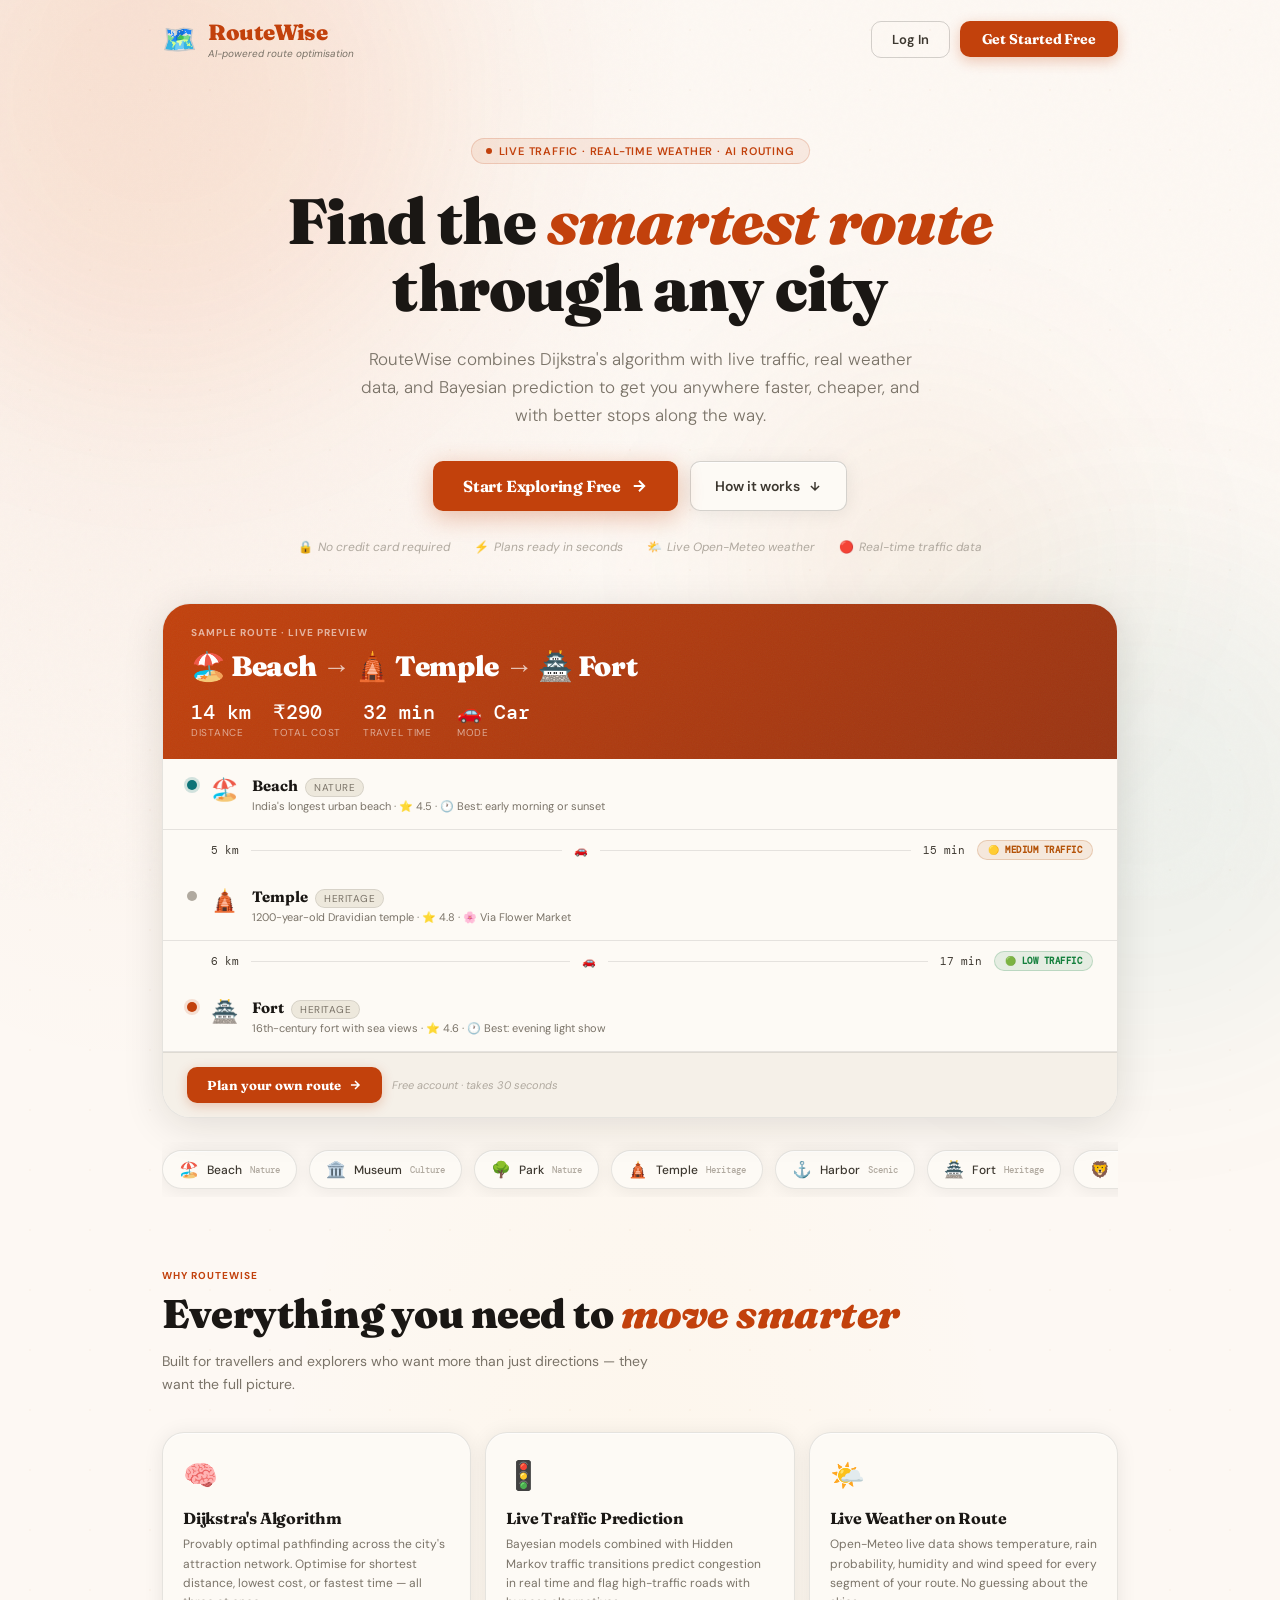
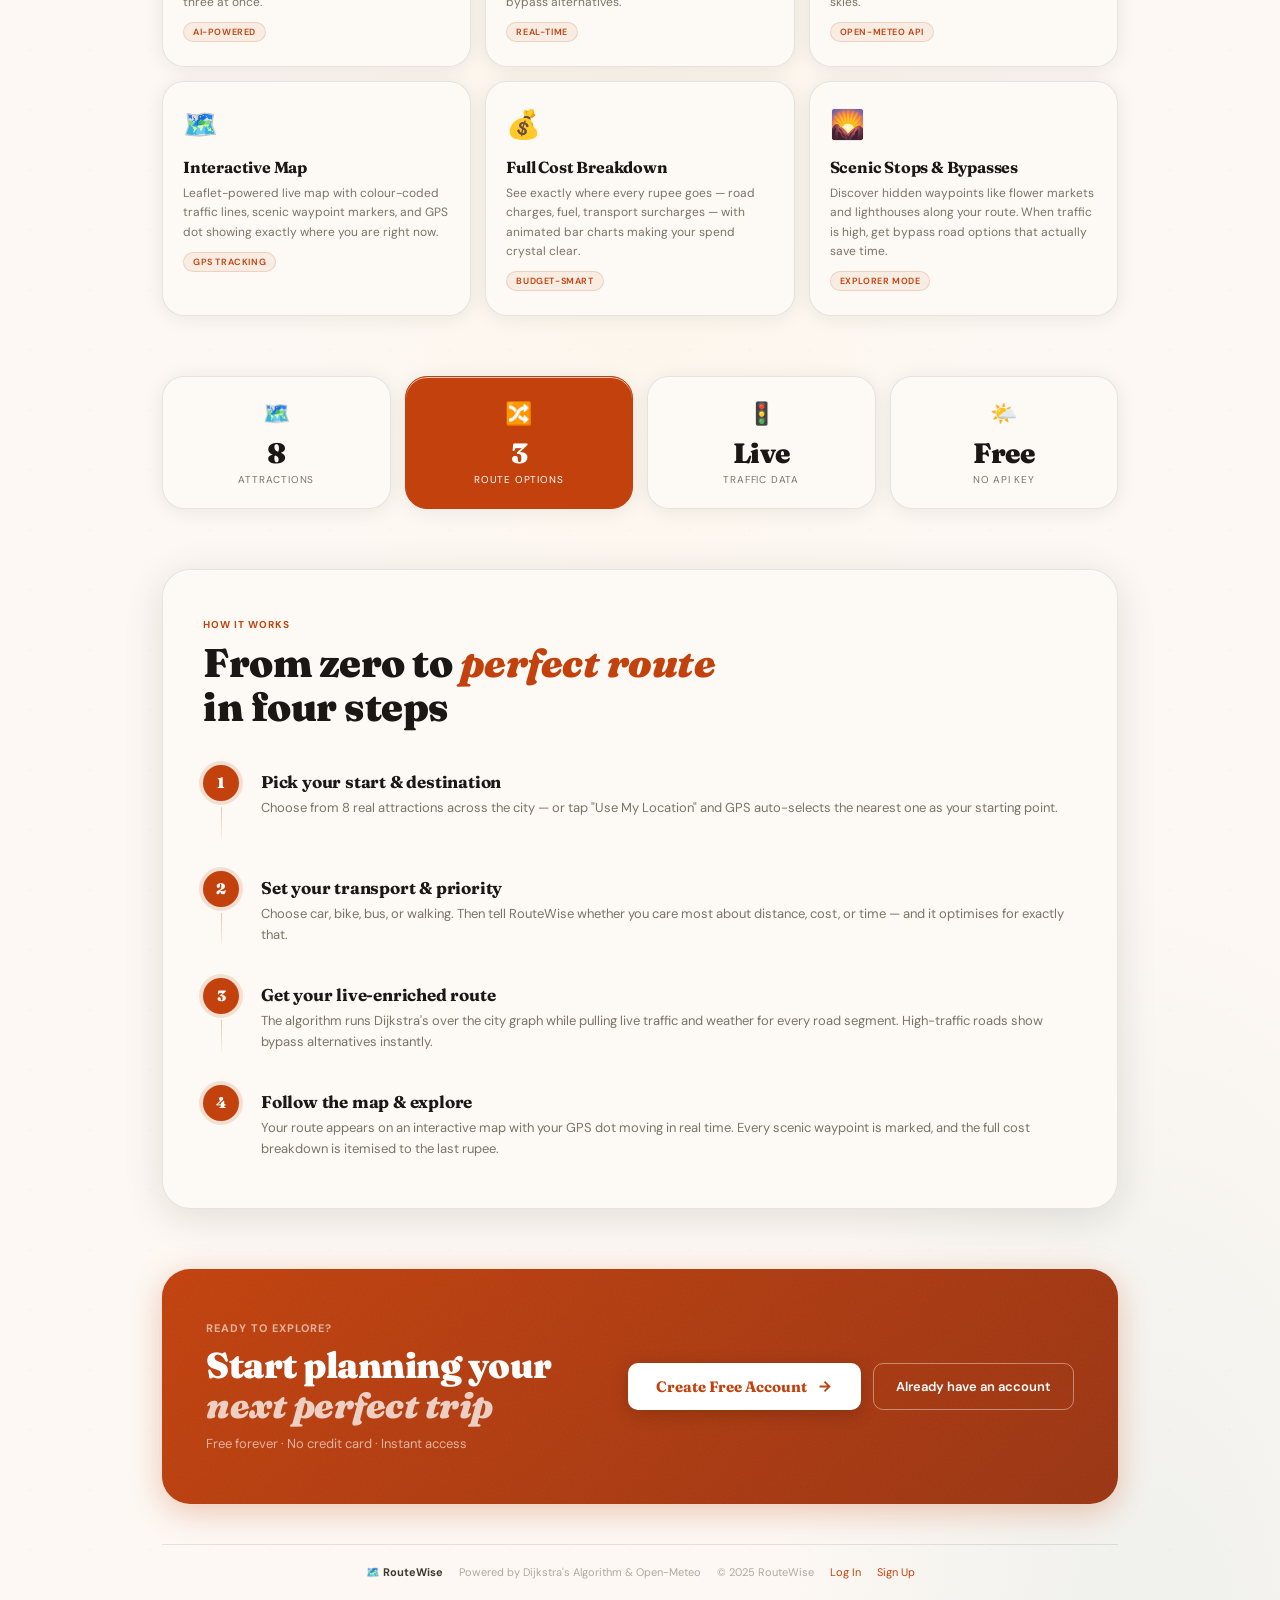
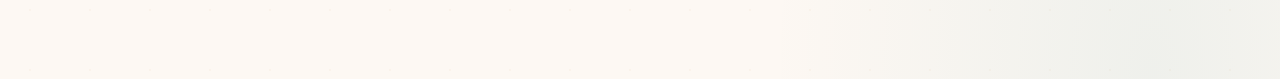
==== templates/landing.html @ 4750e4cb "Render deployment" ====
<!DOCTYPE html>
<html lang="en">
<head>
  <meta charset="UTF-8"/>
  <meta name="viewport" content="width=device-width,initial-scale=1.0"/>
  <title>RouteWise — AI-Powered Route Optimisation</title>
  <link href="https://fonts.googleapis.com/css2?family=Fraunces:ital,opsz,wght@0,9..144,300;0,9..144,700;0,9..144,900;1,9..144,700&family=DM+Sans:wght@300;400;500;600&family=DM+Mono:wght@400;500&display=swap" rel="stylesheet"/>
  <style>
    /* ── Tokens ── */
    :root {
      --paper:     #f5f0e8;
      --paper-2:   #ede8dc;
      --paper-3:   #e4ddd0;
      --white:     #fdfaf5;
      --ink:       #1a1714;
      --ink-2:     #3d3830;
      --ink-3:     #7a7368;
      --ink-4:     #b0a99f;
      --rust:      #c2410c;
      --rust-2:    #ea580c;
      --rust-glow: rgba(194,65,12,.14);
      --teal:      #0d7377;
      --amber:     #b45309;
      --green:     #15803d;
      --red:       #be123c;
      --bdr:       rgba(26,23,20,.1);
      --bdr-hi:    rgba(26,23,20,.18);
      --r-sm:      10px;
      --r-md:      16px;
      --r-lg:      22px;
      --r-xl:      28px;
      --shadow:    0 2px 20px rgba(26,23,20,.08), 0 1px 0 rgba(255,255,255,.7) inset;
      --shadow-lg: 0 8px 40px rgba(26,23,20,.12), 0 1px 0 rgba(255,255,255,.7) inset;
    }

    *, *::before, *::after { margin:0; padding:0; box-sizing:border-box }
    html { scroll-behavior:smooth }
    body {
      font-family: 'DM Sans', sans-serif;
      background: #fdf8f3;
      background-image:
        radial-gradient(ellipse 80% 60% at 10% 0%, rgba(194,65,12,.07) 0%, transparent 55%),
        radial-gradient(ellipse 60% 50% at 90% 100%, rgba(13,115,119,.06) 0%, transparent 50%),
        radial-gradient(ellipse 50% 40% at 50% 50%, rgba(251,191,36,.04) 0%, transparent 60%),
        url("data:image/svg+xml,%3Csvg xmlns='http://www.w3.org/2000/svg' width='60' height='60'%3E%3Ccircle cx='30' cy='30' r='1' fill='%23c2410c' opacity='.04'/%3E%3C/svg%3E");
      color: var(--ink);
      min-height: 100vh;
      overflow-x: hidden;
    }

    /* Grain */
    body::after {
      content:''; position:fixed; inset:0; z-index:0; pointer-events:none;
      background-image: url("data:image/svg+xml,%3Csvg viewBox='0 0 200 200' xmlns='http://www.w3.org/2000/svg'%3E%3Cfilter id='n'%3E%3CfeTurbulence type='fractalNoise' baseFrequency='0.9' numOctaves='4' stitchTiles='stitch'/%3E%3C/filter%3E%3Crect width='100%25' height='100%25' filter='url(%23n)' opacity='0.04'/%3E%3C/svg%3E");
      opacity:.45;
    }

    /* Blobs */
    .blob { position:fixed; border-radius:50%; filter:blur(90px); pointer-events:none; z-index:0 }
    .blob-1 { width:560px;height:560px;background:rgba(234,88,12,.07);top:-180px;left:-120px;animation:orb 20s ease-in-out infinite alternate }
    .blob-2 { width:480px;height:480px;background:rgba(13,115,119,.06);bottom:-140px;right:-100px;animation:orb 26s ease-in-out infinite alternate-reverse }
    .blob-3 { width:360px;height:360px;background:rgba(180,83,9,.05);top:42%;left:58%;animation:orb 17s ease-in-out infinite alternate }
    @keyframes orb { from{transform:scale(1) translate(0,0)} to{transform:scale(1.12) translate(22px,16px)} }

    /* Wrapper */
    .page { position:relative; z-index:1; max-width:1000px; margin:0 auto; padding:0 22px 80px }

    /* ── NAV ── */
    nav {
      display:flex; align-items:center; justify-content:space-between;
      padding:18px 0; gap:16px;
      animation: slideDown .55s cubic-bezier(.16,1,.3,1) both;
    }
    @keyframes slideDown { from{opacity:0;transform:translateY(-16px)} to{opacity:1;transform:none} }
    .nav-brand { display:flex; align-items:center; gap:11px; text-decoration:none }
    .nav-logo   { font-size:28px; animation:spin 16s linear infinite }
    @keyframes spin { to{transform:rotate(360deg)} }
    .nav-name   { font-family:'Fraunces',serif; font-weight:900; font-size:22px; color:var(--rust); letter-spacing:-.4px }
    .nav-tag    { font-size:10px; color:var(--ink-3); font-style:italic; margin-top:1px }
    .nav-btns   { display:flex; gap:10px; align-items:center }
    .btn-ghost  {
      padding:9px 20px; background:transparent; border:1.5px solid var(--bdr-hi);
      border-radius:var(--r-sm); font-family:'DM Sans',sans-serif; font-size:13px;
      font-weight:600; color:var(--ink-2); cursor:pointer; text-decoration:none;
      transition:all .2s;
    }
    .btn-ghost:hover { border-color:var(--rust); color:var(--rust); background:var(--rust-glow) }
    .btn-cta {
      padding:9px 22px; background:var(--rust); border:none; border-radius:var(--r-sm);
      font-family:'Fraunces',serif; font-size:14px; font-weight:700; color:#fff;
      cursor:pointer; text-decoration:none; letter-spacing:-.1px;
      box-shadow:0 4px 14px rgba(194,65,12,.28); transition:all .2s;
    }
    .btn-cta:hover { transform:translateY(-2px); box-shadow:0 8px 24px rgba(194,65,12,.38) }

    /* ── HERO ── */
    .hero {
      padding:60px 0 48px;
      display:flex; flex-direction:column; align-items:center; text-align:center; gap:24px;
      animation:fadeUp .6s cubic-bezier(.16,1,.3,1) .1s both;
    }
    @keyframes fadeUp { from{opacity:0;transform:translateY(20px)} to{opacity:1;transform:none} }

    .hero-eyebrow {
      display:inline-flex; align-items:center; gap:7px;
      background:rgba(194,65,12,.08); border:1px solid rgba(194,65,12,.18);
      border-radius:30px; padding:5px 14px;
      font-size:11px; font-weight:600; color:var(--rust);
      text-transform:uppercase; letter-spacing:.8px;
    }
    .eyebrow-dot { width:6px;height:6px;border-radius:50%;background:var(--rust);animation:blink 1.4s ease-in-out infinite }
    @keyframes blink { 0%,100%{opacity:1} 50%{opacity:.3} }

    .hero h1 {
      font-family:'Fraunces',serif; font-size:clamp(36px,7vw,64px);
      font-weight:900; line-height:1.04; color:var(--ink); letter-spacing:-.8px;
      max-width:720px;
    }
    .hero h1 em { font-style:italic; color:var(--rust) }
    .hero-sub {
      font-size:clamp(14px,2vw,17px); color:var(--ink-3); font-weight:300;
      line-height:1.65; max-width:560px;
    }

    .hero-actions { display:flex; gap:12px; flex-wrap:wrap; justify-content:center; margin-top:8px }
    .btn-hero {
      display:flex; align-items:center; gap:9px;
      padding:15px 30px; background:var(--rust); border:none;
      border-radius:var(--r-sm); font-family:'Fraunces',serif;
      font-size:16px; font-weight:700; color:#fff; cursor:pointer;
      text-decoration:none; letter-spacing:-.2px; position:relative; overflow:hidden;
      box-shadow:0 6px 24px rgba(194,65,12,.32); transition:all .22s;
    }
    .btn-hero::before {
      content:''; position:absolute; inset:0;
      background:linear-gradient(90deg,transparent,rgba(255,255,255,.15),transparent);
      transform:translateX(-100%); transition:transform .5s;
    }
    .btn-hero:hover::before { transform:translateX(100%) }
    .btn-hero:hover { transform:translateY(-2px); box-shadow:0 10px 32px rgba(194,65,12,.4) }
    .btn-hero svg { width:18px;height:18px;transition:transform .2s }
    .btn-hero:hover svg { transform:translateX(4px) }
    .btn-secondary {
      display:flex; align-items:center; gap:8px;
      padding:15px 24px; background:var(--white);
      border:1.5px solid var(--bdr-hi); border-radius:var(--r-sm);
      font-family:'DM Sans',sans-serif; font-size:14px; font-weight:600;
      color:var(--ink-2); cursor:pointer; text-decoration:none;
      transition:all .2s; box-shadow:var(--shadow);
    }
    .btn-secondary:hover { border-color:var(--rust); color:var(--rust); transform:translateY(-2px) }

    /* Trust bar */
    .trust-bar {
      display:flex; gap:24px; flex-wrap:wrap; justify-content:center;
      font-size:12px; color:var(--ink-4); font-style:italic; margin-top:4px;
    }
    .trust-item { display:flex; align-items:center; gap:5px }
    .trust-item span:first-child { font-style:normal }

    /* ── ROUTE DEMO ── */
    .demo-card {
      background:var(--white); border:1px solid var(--bdr); border-radius:var(--r-xl);
      box-shadow:var(--shadow-lg); overflow:hidden;
      animation:fadeUp .6s cubic-bezier(.16,1,.3,1) .2s both;
      margin:0 0 12px;
    }
    .demo-header {
      background:linear-gradient(135deg, #c2410c 0%, #9a3412 100%);
      padding:22px 28px 20px; position:relative; overflow:hidden;
    }
    .demo-header::before {
      content:''; position:absolute; inset:0;
      background-image: url("data:image/svg+xml,%3Csvg viewBox='0 0 200 200' xmlns='http://www.w3.org/2000/svg'%3E%3Cfilter id='n'%3E%3CfeTurbulence type='fractalNoise' baseFrequency='0.65' numOctaves='3' stitchTiles='stitch'/%3E%3C/filter%3E%3Crect width='100%25' height='100%25' filter='url(%23n)' opacity='0.05'/%3E%3C/svg%3E");
      pointer-events:none;
    }
    .demo-eyebrow { font-size:10px; font-weight:700; color:rgba(255,255,255,.6); text-transform:uppercase; letter-spacing:1px; margin-bottom:10px; position:relative }
    .demo-route   { font-family:'Fraunces',serif; font-size:clamp(20px,4vw,28px); font-weight:900; color:#fff; letter-spacing:-.4px; position:relative }
    .demo-route em { font-style:italic; color:rgba(255,255,255,.7) }
    .demo-stats {
      display:flex; gap:22px; flex-wrap:wrap; margin-top:16px; position:relative;
    }
    .ds { text-align:left }
    .ds-val { font-family:'DM Mono',monospace; font-size:20px; font-weight:500; color:#fff }
    .ds-lbl { font-size:10px; color:rgba(255,255,255,.55); text-transform:uppercase; letter-spacing:.7px; margin-top:1px }

    .demo-body { padding:0 }
    .demo-stop {
      display:flex; align-items:flex-start; gap:14px;
      padding:16px 24px; border-bottom:1px solid var(--bdr);
      opacity:0; transform:translateX(-16px);
    }
    .demo-stop.in { animation:stopIn .45s cubic-bezier(.16,1,.3,1) forwards }
    @keyframes stopIn { to{opacity:1;transform:none} }
    .ds-dot { width:10px; height:10px; border-radius:50%; flex-shrink:0; margin-top:5px }
    .ds-dot.start  { background:var(--teal); box-shadow:0 0 0 3px rgba(13,115,119,.18) }
    .ds-dot.end    { background:var(--rust); box-shadow:0 0 0 3px var(--rust-glow) }
    .ds-dot.mid    { background:var(--ink-4) }
    .ds-icon { font-size:22px; flex-shrink:0 }
    .ds-info { flex:1 }
    .ds-name { font-family:'Fraunces',serif; font-weight:700; font-size:15px; color:var(--ink) }
    .ds-cat  { font-size:10px; color:var(--ink-3); text-transform:uppercase; letter-spacing:.5px; background:var(--paper-2); border:1px solid var(--bdr); border-radius:20px; padding:2px 8px; margin-left:7px }
    .ds-meta { font-size:11px; color:var(--ink-3); margin-top:3px }

    .demo-road {
      display:flex; align-items:center; gap:12px;
      padding:10px 24px 10px 48px; font-size:11px; font-family:'DM Mono',monospace;
      opacity:0;
    }
    .demo-road.in { animation:fadeUp .3s ease forwards }
    .dr-line { flex:1; height:1px; background:var(--bdr) }
    .dr-badge {
      padding:3px 10px; border-radius:20px; font-size:9px; font-weight:700;
      text-transform:uppercase; letter-spacing:.5px;
    }
    .dr-badge.low    { background:rgba(21,128,61,.1); color:var(--green); border:1px solid rgba(21,128,61,.2) }
    .dr-badge.medium { background:rgba(180,83,9,.1);  color:var(--amber); border:1px solid rgba(180,83,9,.2) }
    .dr-badge.high   { background:rgba(190,18,60,.1); color:var(--red);   border:1px solid rgba(190,18,60,.2); animation:blink 1.4s ease-in-out infinite }
    .dr-dist { color:var(--ink-2) }
    .dr-time { color:var(--ink-2) }

    .demo-footer {
      display:flex; gap:10px; align-items:center; padding:14px 24px;
      background:var(--paper); border-top:1px solid var(--bdr);
    }
    .demo-footer a {
      display:inline-flex; align-items:center; gap:7px;
      background:var(--rust); color:#fff; text-decoration:none;
      padding:10px 20px; border-radius:var(--r-sm);
      font-family:'Fraunces',serif; font-size:13px; font-weight:700;
      transition:all .2s; box-shadow:0 3px 12px rgba(194,65,12,.25);
    }
    .demo-footer a:hover { transform:translateY(-2px); box-shadow:0 6px 20px rgba(194,65,12,.35) }
    .demo-footer-note { font-size:11px; color:var(--ink-4); font-style:italic }

    /* ── FEATURES ── */
    .section-eyebrow {
      font-size:10px; font-weight:700; color:var(--rust); text-transform:uppercase;
      letter-spacing:1px; margin-bottom:10px;
    }
    .section-title {
      font-family:'Fraunces',serif; font-size:clamp(26px,5vw,40px);
      font-weight:900; color:var(--ink); letter-spacing:-.5px; line-height:1.1;
      margin-bottom:14px;
    }
    .section-title em { font-style:italic; color:var(--rust) }
    .section-sub { font-size:14px; color:var(--ink-3); max-width:520px; line-height:1.65 }

    .features-grid {
      display:grid; grid-template-columns:repeat(3,1fr); gap:14px;
      margin-top:36px;
    }
    @media(max-width:640px) { .features-grid { grid-template-columns:1fr } }
    @media(max-width:860px) { .features-grid { grid-template-columns:1fr 1fr } }

    .feat-card {
      background:var(--white); border:1px solid var(--bdr); border-radius:var(--r-lg);
      padding:24px 20px; box-shadow:var(--shadow);
      opacity:0; transform:translateY(14px);
      transition:border-color .2s, box-shadow .2s, transform .2s;
    }
    .feat-card.in { animation:fadeUp .5s cubic-bezier(.16,1,.3,1) forwards }
    .feat-card:hover { border-color:rgba(194,65,12,.25); box-shadow:var(--shadow-lg); transform:translateY(-3px) !important }
    .feat-icon { font-size:28px; margin-bottom:14px }
    .feat-title { font-family:'Fraunces',serif; font-weight:700; font-size:16px; color:var(--ink); margin-bottom:7px; letter-spacing:-.2px }
    .feat-desc  { font-size:12px; color:var(--ink-3); line-height:1.6 }
    .feat-tag   {
      display:inline-block; margin-top:10px;
      font-size:9px; font-weight:600; color:var(--rust); text-transform:uppercase; letter-spacing:.6px;
      background:rgba(194,65,12,.07); border:1px solid rgba(194,65,12,.16);
      border-radius:20px; padding:3px 9px;
    }

    /* ── HOW IT WORKS ── */
    .how-section {
      background:var(--white); border:1px solid var(--bdr);
      border-radius:var(--r-xl); padding:48px 40px;
      box-shadow:var(--shadow-lg); margin:60px 0;
    }
    @media(max-width:560px) { .how-section { padding:30px 22px } }
    .steps { display:flex; flex-direction:column; gap:0; margin-top:36px }
    .step {
      display:flex; gap:22px; align-items:flex-start; position:relative;
      padding-bottom:32px; opacity:0; transform:translateX(-16px);
    }
    .step:last-child { padding-bottom:0 }
    .step.in { animation:stopIn .5s cubic-bezier(.16,1,.3,1) forwards }
    .step-track {
      display:flex; flex-direction:column; align-items:center; flex-shrink:0; gap:0;
    }
    .step-num {
      width:36px; height:36px; border-radius:50%;
      background:var(--rust); color:#fff;
      font-family:'Fraunces',serif; font-weight:900; font-size:15px;
      display:flex; align-items:center; justify-content:center;
      box-shadow:0 0 0 4px var(--rust-glow);
    }
    .step-line {
      width:1px; flex:1; min-height:32px;
      background:linear-gradient(to bottom, rgba(194,65,12,.3), rgba(194,65,12,.05));
      margin-top:6px;
    }
    .step:last-child .step-line { display:none }
    .step-body { padding-top:6px }
    .step-title { font-family:'Fraunces',serif; font-weight:700; font-size:17px; color:var(--ink); margin-bottom:5px; letter-spacing:-.2px }
    .step-desc  { font-size:13px; color:var(--ink-3); line-height:1.65 }

    /* ── ATTRACTIONS MARQUEE ── */
    .marquee-section { overflow:hidden; padding:8px 0; margin:24px 0 }
    .marquee-track {
      display:flex; gap:12px; width:max-content;
      animation:marquee 28s linear infinite;
    }
    @keyframes marquee { from{transform:translateX(0)} to{transform:translateX(-50%)} }
    .marquee-chip {
      display:flex; align-items:center; gap:8px;
      background:var(--white); border:1px solid var(--bdr); border-radius:30px;
      padding:8px 16px; white-space:nowrap; flex-shrink:0;
      font-size:12px; font-weight:500; color:var(--ink-2);
      box-shadow:var(--shadow);
    }
    .mc-icon { font-size:16px }
    .mc-cat  { font-size:9px; color:var(--ink-4); font-family:'DM Mono',monospace }

    /* ── STATS SECTION ── */
    .stats-section {
      display:grid; grid-template-columns:repeat(4,1fr); gap:14px;
      margin:60px 0;
    }
    @media(max-width:560px) { .stats-section { grid-template-columns:1fr 1fr } }
    .stat-box {
      background:var(--white); border:1px solid var(--bdr); border-radius:var(--r-lg);
      padding:22px 18px; text-align:center; box-shadow:var(--shadow);
      opacity:0; transform:translateY(12px);
    }
    .stat-box.in { animation:fadeUp .5s cubic-bezier(.16,1,.3,1) forwards }
    .stat-box.accent { background:var(--rust); border-color:var(--rust) }
    .stat-box.accent .stat-v,.stat-box.accent .stat-l { color:#fff }
    .stat-e { font-size:22px; margin-bottom:8px }
    .stat-v { font-family:'Fraunces',serif; font-size:28px; font-weight:900; color:var(--ink); letter-spacing:-.6px }
    .stat-l { font-size:10px; color:var(--ink-3); text-transform:uppercase; letter-spacing:.8px; margin-top:3px }

    /* ── CTA BANNER ── */
    .cta-banner {
      background:linear-gradient(135deg, #c2410c 0%, #9a3412 100%);
      border-radius:var(--r-xl); padding:52px 44px;
      display:flex; align-items:center; justify-content:space-between;
      gap:28px; flex-wrap:wrap; position:relative; overflow:hidden;
      box-shadow:0 8px 32px rgba(194,65,12,.28);
      margin:60px 0 40px;
    }
    .cta-banner::before {
      content:''; position:absolute; inset:0;
      background-image: url("data:image/svg+xml,%3Csvg viewBox='0 0 200 200' xmlns='http://www.w3.org/2000/svg'%3E%3Cfilter id='n'%3E%3CfeTurbulence type='fractalNoise' baseFrequency='0.65' numOctaves='3' stitchTiles='stitch'/%3E%3C/filter%3E%3Crect width='100%25' height='100%25' filter='url(%23n)' opacity='0.05'/%3E%3C/svg%3E");
      pointer-events:none;
    }
    .cta-text { position:relative; z-index:1 }
    .cta-label { font-size:11px; font-weight:700; color:rgba(255,255,255,.6); text-transform:uppercase; letter-spacing:1px; margin-bottom:10px }
    .cta-title { font-family:'Fraunces',serif; font-size:clamp(24px,4vw,36px); font-weight:900; color:#fff; letter-spacing:-.5px; line-height:1.12; margin-bottom:10px }
    .cta-title em { font-style:italic; color:rgba(255,255,255,.75) }
    .cta-note  { font-size:13px; color:rgba(255,255,255,.6) }
    .cta-actions { position:relative; z-index:1; display:flex; gap:12px; flex-wrap:wrap }
    .btn-white {
      display:flex; align-items:center; gap:9px;
      background:#fff; color:var(--rust); border:none; border-radius:var(--r-sm);
      font-family:'Fraunces',serif; font-size:15px; font-weight:700;
      padding:14px 28px; cursor:pointer; text-decoration:none; white-space:nowrap;
      box-shadow:0 4px 18px rgba(0,0,0,.18);
      transition:transform .2s, box-shadow .2s;
    }
    .btn-white:hover { transform:translateY(-2px); box-shadow:0 8px 28px rgba(0,0,0,.24) }
    .btn-outline-white {
      display:flex; align-items:center; gap:8px;
      background:transparent; color:#fff;
      border:1.5px solid rgba(255,255,255,.4); border-radius:var(--r-sm);
      font-family:'DM Sans',sans-serif; font-size:13px; font-weight:600;
      padding:14px 22px; cursor:pointer; text-decoration:none;
      transition:all .2s;
    }
    .btn-outline-white:hover { border-color:rgba(255,255,255,.8); background:rgba(255,255,255,.1) }

    /* ── FOOTER ── */
    footer {
      text-align:center; font-size:11px; color:var(--ink-4);
      padding:20px 0; border-top:1px solid var(--bdr);
      display:flex; align-items:center; justify-content:center; gap:16px; flex-wrap:wrap;
    }
    footer a { color:var(--rust); text-decoration:none }

    /* ── MODAL ── */
    .modal-overlay {
      display:none; position:fixed; inset:0;
      background:rgba(26,23,20,.5); backdrop-filter:blur(6px);
      z-index:9999; align-items:center; justify-content:center; padding:20px;
    }
    .modal-overlay.open { display:flex; animation:fadeIn .25s ease }
    @keyframes fadeIn { from{opacity:0} to{opacity:1} }
    .modal {
      background:var(--white); border:1px solid var(--bdr);
      border-radius:var(--r-xl); padding:40px 36px; max-width:420px; width:100%;
      box-shadow:0 24px 64px rgba(26,23,20,.18);
      animation:modalPop .3s cubic-bezier(.16,1,.3,1) both; position:relative;
    }
    @keyframes modalPop { from{opacity:0;transform:scale(.94) translateY(10px)} to{opacity:1;transform:none} }
    .modal-close {
      position:absolute; top:16px; right:16px;
      background:rgba(26,23,20,.06); border:1px solid rgba(26,23,20,.1);
      border-radius:50%; width:30px; height:30px;
      display:flex; align-items:center; justify-content:center;
      font-size:14px; cursor:pointer; color:var(--ink-3); transition:all .18s;
    }
    .modal-close:hover { background:rgba(26,23,20,.12); color:var(--ink) }
    .modal-title { font-family:'Fraunces',serif; font-size:24px; font-weight:900; color:var(--ink); margin-bottom:6px; letter-spacing:-.3px }
    .modal-sub   { font-size:13px; color:var(--ink-3); margin-bottom:26px }
    .modal-tabs  { display:flex; gap:0; margin-bottom:24px; border-bottom:2px solid var(--bdr) }
    .modal-tab {
      flex:1; padding:10px; text-align:center; font-size:13px; font-weight:600;
      color:var(--ink-3); cursor:pointer; border-bottom:2px solid transparent;
      margin-bottom:-2px; transition:all .2s;
    }
    .modal-tab.active { color:var(--rust); border-bottom-color:var(--rust) }
    .form-group { display:flex; flex-direction:column; gap:8px; margin-bottom:14px }
    .form-group label { font-size:10px; font-weight:700; color:var(--ink-3); text-transform:uppercase; letter-spacing:.7px }
    .form-group input {
      width:100%; padding:11px 13px;
      border:1px solid var(--bdr-hi); border-radius:var(--r-sm);
      font-family:'DM Sans',sans-serif; font-size:14px; color:var(--ink);
      background:var(--paper); outline:none;
      transition:border-color .2s, box-shadow .2s;
    }
    .form-group input:focus { border-color:var(--rust); box-shadow:0 0 0 3px var(--rust-glow) }
    .form-group input::placeholder { color:var(--ink-4) }
    .auth-submit {
      width:100%; margin-top:6px; padding:14px;
      background:var(--rust); color:#fff; border:none;
      border-radius:var(--r-sm); font-family:'Fraunces',serif;
      font-size:15px; font-weight:700; cursor:pointer;
      box-shadow:0 4px 16px rgba(194,65,12,.28); letter-spacing:-.1px;
      transition:transform .18s, box-shadow .18s;
    }
    .auth-submit:hover { transform:translateY(-2px); box-shadow:0 8px 24px rgba(194,65,12,.38) }
    .alert-error {
      background:rgba(190,18,60,.06); color:#be123c;
      border:1px solid rgba(190,18,60,.2); border-left:3px solid var(--red);
      border-radius:var(--r-sm); padding:10px 14px; font-size:13px;
      margin-bottom:14px;
    }
    .pw-bar { height:3px; border-radius:2px; margin-top:5px; background:var(--bdr); transition:all .3s }

    @media(max-width:560px) {
      .how-section { padding:28px 18px }
      .cta-banner  { padding:32px 22px; flex-direction:column }
      .hero-actions { flex-direction:column; align-items:center }
      .btn-hero,.btn-secondary { width:100%; justify-content:center }
    }
  </style>
</head>
<body>
<div class="blob blob-1"></div>
<div class="blob blob-2"></div>
<div class="blob blob-3"></div>

<!-- AUTH MODAL -->
<div class="modal-overlay" id="authModal">
  <div class="modal">
    <button class="modal-close" id="modalClose">✕</button>
    <div class="modal-title">Welcome to RouteWise 🗺️</div>
    <div class="modal-sub">Sign in or create a free account to start planning.</div>
    <div class="modal-tabs">
      <div class="modal-tab active" data-tab="login">Log In</div>
      <div class="modal-tab" data-tab="signup">Sign Up</div>
    </div>

    <!-- LOGIN FORM -->
    <div id="tabLogin">
      <form method="POST" action="/login" style="display:flex;flex-direction:column;gap:0">
        <div class="form-group">
          <label>Email</label>
          <input type="email" name="email" placeholder="you@example.com" required/>
        </div>
        <div class="form-group">
          <label>Password</label>
          <input type="password" name="password" placeholder="Your password" required/>
        </div>
        <div style="display:flex;align-items:center;gap:8px;margin-bottom:4px">
          <input type="checkbox" name="remember" id="rememberModal" style="accent-color:var(--rust);width:14px;height:14px;cursor:pointer"/>
          <label for="rememberModal" style="font-size:12px;color:var(--ink-3);cursor:pointer">Remember me for 30 days</label>
        </div>
        <button type="submit" class="auth-submit">Log In →</button>
      </form>
      <p style="text-align:center;margin-top:14px;font-size:13px;color:var(--ink-3)">
        Don't have an account? <a href="#" onclick="switchTab('signup')" style="color:var(--rust);font-weight:600;text-decoration:none">Sign up free →</a>
      </p>
    </div>

    <!-- SIGNUP FORM -->
    <div id="tabSignup" style="display:none">
      <form method="POST" action="/signup" autocomplete="off" style="display:flex;flex-direction:column;gap:0">
        <div class="form-group">
          <label>Username</label>
          <input type="text" name="username" placeholder="e.g. traveller_raj" required/>
        </div>
        <div class="form-group">
          <label>Email</label>
          <input type="email" name="email" placeholder="you@example.com" required/>
        </div>
        <div class="form-group">
          <label>Password</label>
          <input type="password" name="password" id="pwSignup" placeholder="Min 6 characters" required/>
          <div class="pw-bar" id="pwBar"></div>
        </div>
        <div class="form-group">
          <label>Confirm Password</label>
          <input type="password" name="confirm" placeholder="Repeat password" required/>
        </div>
        <button type="submit" class="auth-submit">Create Account →</button>
      </form>
      <p style="text-align:center;margin-top:14px;font-size:13px;color:var(--ink-3)">
        Already have an account? <a href="#" onclick="switchTab('login')" style="color:var(--rust);font-weight:600;text-decoration:none">Log in →</a>
      </p>
    </div>
  </div>
</div>

<div class="page">

  <!-- NAV -->
  <nav>
    <a class="nav-brand" href="#">
      <span class="nav-logo">🗺️</span>
      <div>
        <div class="nav-name">RouteWise</div>
        <div class="nav-tag">AI-powered route optimisation</div>
      </div>
    </a>
    <div class="nav-btns">
      <a class="btn-ghost" href="#" onclick="openModal('login')">Log In</a>
      <a class="btn-cta"   href="#" onclick="openModal('signup')">Get Started Free</a>
    </div>
  </nav>

  <!-- HERO -->
  <section class="hero">
    <div class="hero-eyebrow">
      <span class="eyebrow-dot"></span>
      Live traffic · Real-time weather · AI routing
    </div>
    <h1>Find the <em>smartest route</em><br>through any city</h1>
    <p class="hero-sub">
      RouteWise combines Dijkstra's algorithm with live traffic, real weather data, and Bayesian prediction to get you anywhere faster, cheaper, and with better stops along the way.
    </p>
    <div class="hero-actions">
      <a class="btn-hero" href="#" onclick="openModal('signup')">
        Start Exploring Free
        <svg viewBox="0 0 24 24" fill="none" stroke="currentColor" stroke-width="2.5"><path d="M5 12h14M12 5l7 7-7 7"/></svg>
      </a>
      <a class="btn-secondary" href="#how">
        <span>How it works</span>
        <svg width="14" height="14" viewBox="0 0 24 24" fill="none" stroke="currentColor" stroke-width="2.5"><path d="M12 5v14M5 12l7 7 7-7"/></svg>
      </a>
    </div>
    <div class="trust-bar">
      <span class="trust-item"><span>🔒</span> No credit card required</span>
      <span class="trust-item"><span>⚡</span> Plans ready in seconds</span>
      <span class="trust-item"><span>🌤️</span> Live Open-Meteo weather</span>
      <span class="trust-item"><span>🔴</span> Real-time traffic data</span>
    </div>
  </section>

  <!-- DEMO ROUTE CARD -->
  <div class="demo-card">
    <div class="demo-header">
      <div class="demo-eyebrow">Sample Route · Live Preview</div>
      <div class="demo-route">🏖️ Beach <em>→</em> 🛕 Temple <em>→</em> 🏯 Fort</div>
      <div class="demo-stats">
        <div class="ds"><div class="ds-val">14 km</div><div class="ds-lbl">Distance</div></div>
        <div class="ds"><div class="ds-val">₹290</div><div class="ds-lbl">Total cost</div></div>
        <div class="ds"><div class="ds-val">32 min</div><div class="ds-lbl">Travel time</div></div>
        <div class="ds"><div class="ds-val">🚗 Car</div><div class="ds-lbl">Mode</div></div>
      </div>
    </div>
    <div class="demo-body" id="demoBody">
      <div class="demo-stop" data-delay="0">
        <div class="ds-dot start"></div>
        <div class="ds-icon">🏖️</div>
        <div class="ds-info">
          <div><span class="ds-name">Beach</span><span class="ds-cat">Nature</span></div>
          <div class="ds-meta">India's longest urban beach · ⭐ 4.5 · 🕐 Best: early morning or sunset</div>
        </div>
      </div>
      <div class="demo-road" data-delay="120">
        <span class="dr-dist">5 km</span>
        <span class="dr-line"></span>
        <span>🚗</span>
        <span class="dr-line"></span>
        <span class="dr-dist">15 min</span>
        <span class="dr-badge medium">🟡 Medium traffic</span>
      </div>
      <div class="demo-stop" data-delay="220">
        <div class="ds-dot mid"></div>
        <div class="ds-icon">🛕</div>
        <div class="ds-info">
          <div><span class="ds-name">Temple</span><span class="ds-cat">Heritage</span></div>
          <div class="ds-meta">1200-year-old Dravidian temple · ⭐ 4.8 · 🌸 Via Flower Market</div>
        </div>
      </div>
      <div class="demo-road" data-delay="340">
        <span class="dr-dist">6 km</span>
        <span class="dr-line"></span>
        <span>🚗</span>
        <span class="dr-line"></span>
        <span class="dr-dist">17 min</span>
        <span class="dr-badge low">🟢 Low traffic</span>
      </div>
      <div class="demo-stop" data-delay="440">
        <div class="ds-dot end"></div>
        <div class="ds-icon">🏯</div>
        <div class="ds-info">
          <div><span class="ds-name">Fort</span><span class="ds-cat">Heritage</span></div>
          <div class="ds-meta">16th-century fort with sea views · ⭐ 4.6 · 🕐 Best: evening light show</div>
        </div>
      </div>
    </div>
    <div class="demo-footer">
      <a href="#" onclick="openModal('signup')">
        Plan your own route
        <svg width="14" height="14" viewBox="0 0 24 24" fill="none" stroke="currentColor" stroke-width="2.5"><path d="M5 12h14M12 5l7 7-7 7"/></svg>
      </a>
      <span class="demo-footer-note">Free account · takes 30 seconds</span>
    </div>
  </div>

  <!-- MARQUEE: ATTRACTIONS -->
  <div class="marquee-section">
    <div class="marquee-track" id="marquee"></div>
  </div>

  <!-- FEATURES -->
  <section style="padding:48px 0 0">
    <div class="section-eyebrow">Why RouteWise</div>
    <h2 class="section-title">Everything you need to <em>move smarter</em></h2>
    <p class="section-sub">Built for travellers and explorers who want more than just directions — they want the full picture.</p>

    <div class="features-grid">
      <div class="feat-card" data-delay="0">
        <div class="feat-icon">🧠</div>
        <div class="feat-title">Dijkstra's Algorithm</div>
        <div class="feat-desc">Provably optimal pathfinding across the city's attraction network. Optimise for shortest distance, lowest cost, or fastest time — all three at once.</div>
        <span class="feat-tag">AI-Powered</span>
      </div>
      <div class="feat-card" data-delay="80">
        <div class="feat-icon">🚦</div>
        <div class="feat-title">Live Traffic Prediction</div>
        <div class="feat-desc">Bayesian models combined with Hidden Markov traffic transitions predict congestion in real time and flag high-traffic roads with bypass alternatives.</div>
        <span class="feat-tag">Real-Time</span>
      </div>
      <div class="feat-card" data-delay="160">
        <div class="feat-icon">🌤️</div>
        <div class="feat-title">Live Weather on Route</div>
        <div class="feat-desc">Open-Meteo live data shows temperature, rain probability, humidity and wind speed for every segment of your route. No guessing about the skies.</div>
        <span class="feat-tag">Open-Meteo API</span>
      </div>
      <div class="feat-card" data-delay="240">
        <div class="feat-icon">🗺️</div>
        <div class="feat-title">Interactive Map</div>
        <div class="feat-desc">Leaflet-powered live map with colour-coded traffic lines, scenic waypoint markers, and GPS dot showing exactly where you are right now.</div>
        <span class="feat-tag">GPS Tracking</span>
      </div>
      <div class="feat-card" data-delay="320">
        <div class="feat-icon">💰</div>
        <div class="feat-title">Full Cost Breakdown</div>
        <div class="feat-desc">See exactly where every rupee goes — road charges, fuel, transport surcharges — with animated bar charts making your spend crystal clear.</div>
        <span class="feat-tag">Budget-Smart</span>
      </div>
      <div class="feat-card" data-delay="400">
        <div class="feat-icon">🌄</div>
        <div class="feat-title">Scenic Stops & Bypasses</div>
        <div class="feat-desc">Discover hidden waypoints like flower markets and lighthouses along your route. When traffic is high, get bypass road options that actually save time.</div>
        <span class="feat-tag">Explorer Mode</span>
      </div>
    </div>
  </section>

  <!-- STATS -->
  <div class="stats-section">
    <div class="stat-box" data-delay="0">
      <div class="stat-e">🗺️</div>
      <div class="stat-v">8</div>
      <div class="stat-l">Attractions</div>
    </div>
    <div class="stat-box accent" data-delay="80">
      <div class="stat-e">🔀</div>
      <div class="stat-v">3</div>
      <div class="stat-l">Route Options</div>
    </div>
    <div class="stat-box" data-delay="160">
      <div class="stat-e">🚦</div>
      <div class="stat-v">Live</div>
      <div class="stat-l">Traffic Data</div>
    </div>
    <div class="stat-box" data-delay="240">
      <div class="stat-e">🌤️</div>
      <div class="stat-v">Free</div>
      <div class="stat-l">No API Key</div>
    </div>
  </div>

  <!-- HOW IT WORKS -->
  <div class="how-section" id="how">
    <div class="section-eyebrow">How it works</div>
    <h2 class="section-title">From zero to <em>perfect route</em><br>in four steps</h2>
    <div class="steps">
      <div class="step" data-delay="0">
        <div class="step-track"><div class="step-num">1</div><div class="step-line"></div></div>
        <div class="step-body">
          <div class="step-title">Pick your start & destination</div>
          <div class="step-desc">Choose from 8 real attractions across the city — or tap "Use My Location" and GPS auto-selects the nearest one as your starting point.</div>
        </div>
      </div>
      <div class="step" data-delay="120">
        <div class="step-track"><div class="step-num">2</div><div class="step-line"></div></div>
        <div class="step-body">
          <div class="step-title">Set your transport & priority</div>
          <div class="step-desc">Choose car, bike, bus, or walking. Then tell RouteWise whether you care most about distance, cost, or time — and it optimises for exactly that.</div>
        </div>
      </div>
      <div class="step" data-delay="240">
        <div class="step-track"><div class="step-num">3</div><div class="step-line"></div></div>
        <div class="step-body">
          <div class="step-title">Get your live-enriched route</div>
          <div class="step-desc">The algorithm runs Dijkstra's over the city graph while pulling live traffic and weather for every road segment. High-traffic roads show bypass alternatives instantly.</div>
        </div>
      </div>
      <div class="step" data-delay="360">
        <div class="step-track"><div class="step-num">4</div><div class="step-line"></div></div>
        <div class="step-body">
          <div class="step-title">Follow the map & explore</div>
          <div class="step-desc">Your route appears on an interactive map with your GPS dot moving in real time. Every scenic waypoint is marked, and the full cost breakdown is itemised to the last rupee.</div>
        </div>
      </div>
    </div>
  </div>

  <!-- CTA BANNER -->
  <div class="cta-banner">
    <div class="cta-text">
      <div class="cta-label">Ready to explore?</div>
      <h2 class="cta-title">Start planning your<br><em>next perfect trip</em></h2>
      <div class="cta-note">Free forever · No credit card · Instant access</div>
    </div>
    <div class="cta-actions">
      <a class="btn-white" href="#" onclick="openModal('signup')">
        Create Free Account
        <svg width="17" height="17" viewBox="0 0 24 24" fill="none" stroke="currentColor" stroke-width="2.5"><path d="M5 12h14M12 5l7 7-7 7"/></svg>
      </a>
      <a class="btn-outline-white" href="#" onclick="openModal('login')">Already have an account</a>
    </div>
  </div>

  <!-- FOOTER -->
  <footer>
    <span>🗺️ <strong style="color:var(--ink-2)">RouteWise</strong></span>
    <span>Powered by Dijkstra's Algorithm &amp; Open-Meteo</span>
    <span>© 2025 RouteWise</span>
    <a href="#" onclick="openModal('login')">Log In</a>
    <a href="#" onclick="openModal('signup')">Sign Up</a>
  </footer>
</div>

<script>
/* ── MARQUEE CHIPS ── */
const attractions = [
  {icon:'🏖️', name:'Beach',  cat:'Nature'},
  {icon:'🏛️', name:'Museum', cat:'Culture'},
  {icon:'🌳', name:'Park',   cat:'Nature'},
  {icon:'🛕', name:'Temple', cat:'Heritage'},
  {icon:'⚓', name:'Harbor', cat:'Scenic'},
  {icon:'🏯', name:'Fort',   cat:'Heritage'},
  {icon:'🦁', name:'Zoo',    cat:'Wildlife'},
  {icon:'🛍️', name:'Mall',   cat:'Shopping'},
];
const mk = document.getElementById('marquee');
const all = [...attractions, ...attractions]; // double for seamless loop
all.forEach(a => {
  const c = document.createElement('div');
  c.className = 'marquee-chip';
  c.innerHTML = `<span class="mc-icon">${a.icon}</span><span>${a.name}</span><span class="mc-cat">${a.cat}</span>`;
  mk.appendChild(c);
});

/* ── DEMO CARD ANIMATION ── */
window.addEventListener('load', () => {
  document.querySelectorAll('.demo-stop[data-delay],.demo-road[data-delay]').forEach(el => {
    setTimeout(() => el.classList.add('in'), 400 + parseInt(el.dataset.delay));
  });
  // features
  const io = new IntersectionObserver((entries) => {
    entries.forEach(e => {
      if (e.isIntersecting) {
        const el = e.target;
        const d  = parseInt(el.dataset.delay || 0);
        setTimeout(() => el.classList.add('in'), d);
        io.unobserve(el);
      }
    });
  }, {threshold: 0.15});
  document.querySelectorAll('.feat-card,.stat-box,.step').forEach(el => io.observe(el));
});

/* ── MODAL ── */
function openModal(tab) {
  document.getElementById('authModal').classList.add('open');
  switchTab(tab || 'login');
  document.body.style.overflow = 'hidden';
}
function closeModal() {
  document.getElementById('authModal').classList.remove('open');
  document.body.style.overflow = '';
}
function switchTab(tab) {
  document.querySelectorAll('.modal-tab').forEach(t => t.classList.toggle('active', t.dataset.tab === tab));
  document.getElementById('tabLogin').style.display  = tab === 'login'  ? 'block' : 'none';
  document.getElementById('tabSignup').style.display = tab === 'signup' ? 'block' : 'none';
}

document.getElementById('modalClose').addEventListener('click', closeModal);
document.getElementById('authModal').addEventListener('click', e => {
  if (e.target === document.getElementById('authModal')) closeModal();
});
document.querySelectorAll('.modal-tab').forEach(tab => {
  tab.addEventListener('click', () => switchTab(tab.dataset.tab));
});

/* Password strength */
const pwField = document.getElementById('pwSignup');
const pwBar   = document.getElementById('pwBar');
pwField && pwField.addEventListener('input', () => {
  const v = pwField.value, l = v.length;
  let str = 0;
  if (l >= 6) str++;
  if (l >= 10) str++;
  if (/[A-Z]/.test(v)) str++;
  if (/[0-9]/.test(v)) str++;
  if (/[^a-zA-Z0-9]/.test(v)) str++;
  const colors = ['','#be123c','#b45309','#0d7377','#15803d','#15803d'];
  const widths  = ['0%','25%','50%','75%','100%','100%'];
  pwBar.style.width      = widths[str]  || '0%';
  pwBar.style.background = colors[str] || 'var(--bdr)';
});

/* Smooth scroll */
document.querySelector('a[href="#how"]').addEventListener('click', e => {
  e.preventDefault();
  document.getElementById('how').scrollIntoView({behavior:'smooth'});
});
</script>
</body>
</html>
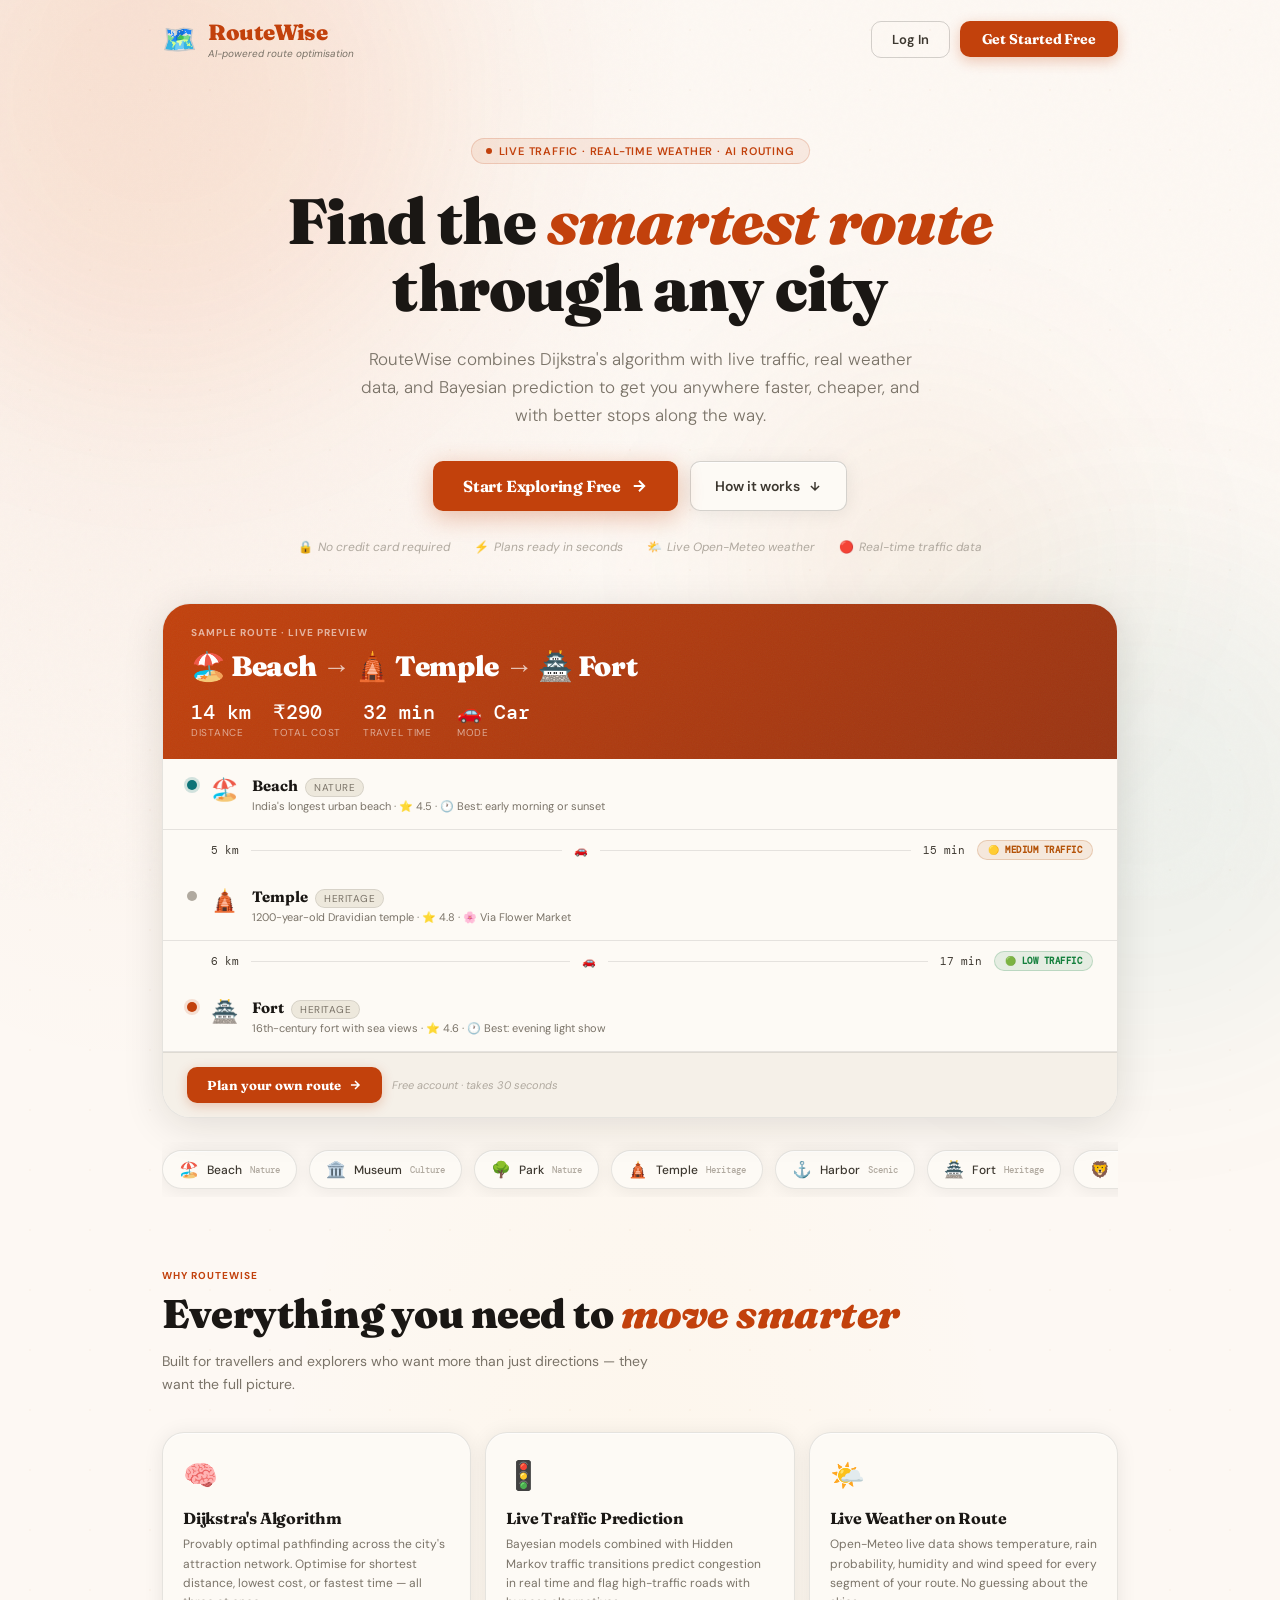
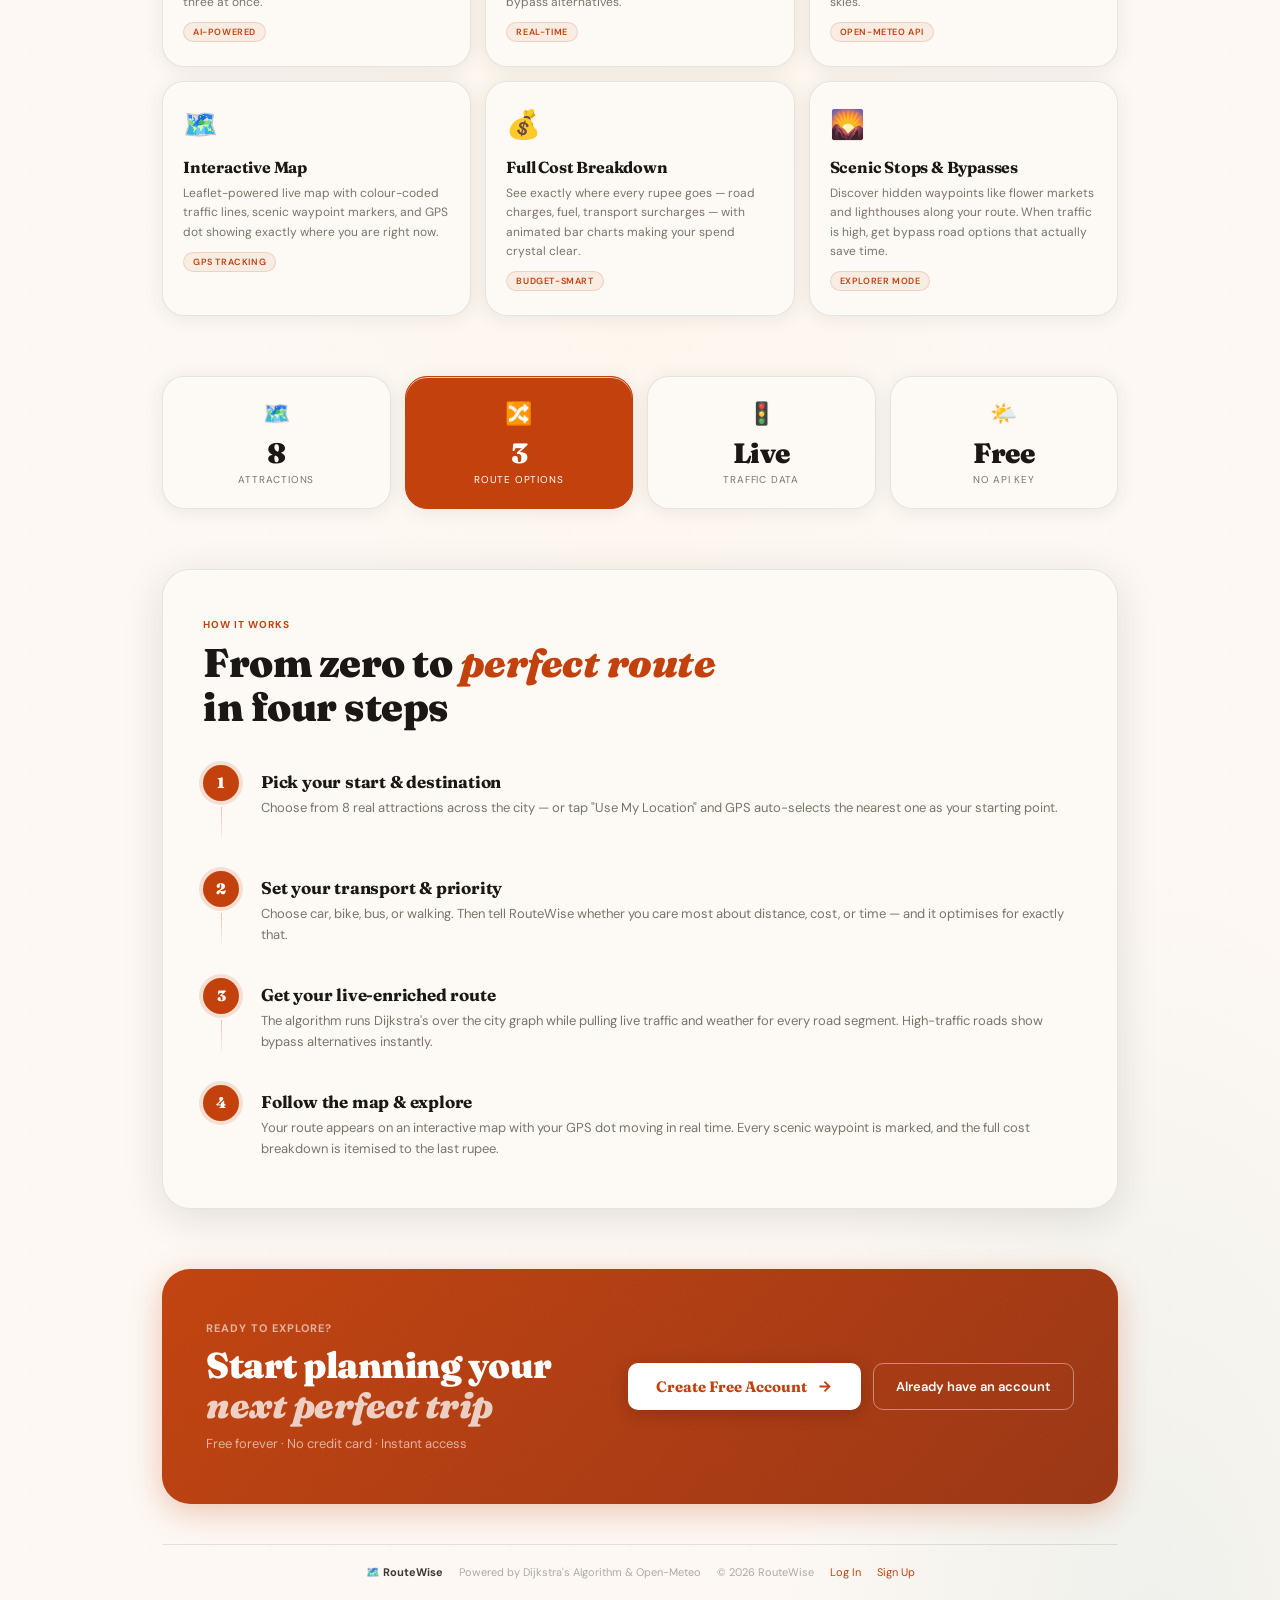
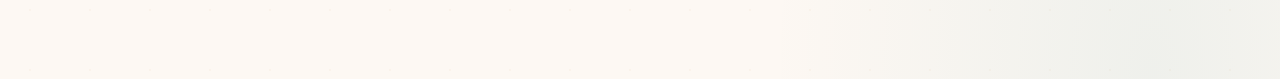
==== commit eb8d0a6d: "Render deployment" ====
--- a/templates/landing.html
+++ b/templates/landing.html
@@ -761,7 +761,7 @@
   <footer>
     <span>🗺️ <strong style="color:var(--ink-2)">RouteWise</strong></span>
     <span>Powered by Dijkstra's Algorithm &amp; Open-Meteo</span>
-    <span>© 2025 RouteWise</span>
+    <span>© 2026 RouteWise</span>
     <a href="#" onclick="openModal('login')">Log In</a>
     <a href="#" onclick="openModal('signup')">Sign Up</a>
   </footer>
